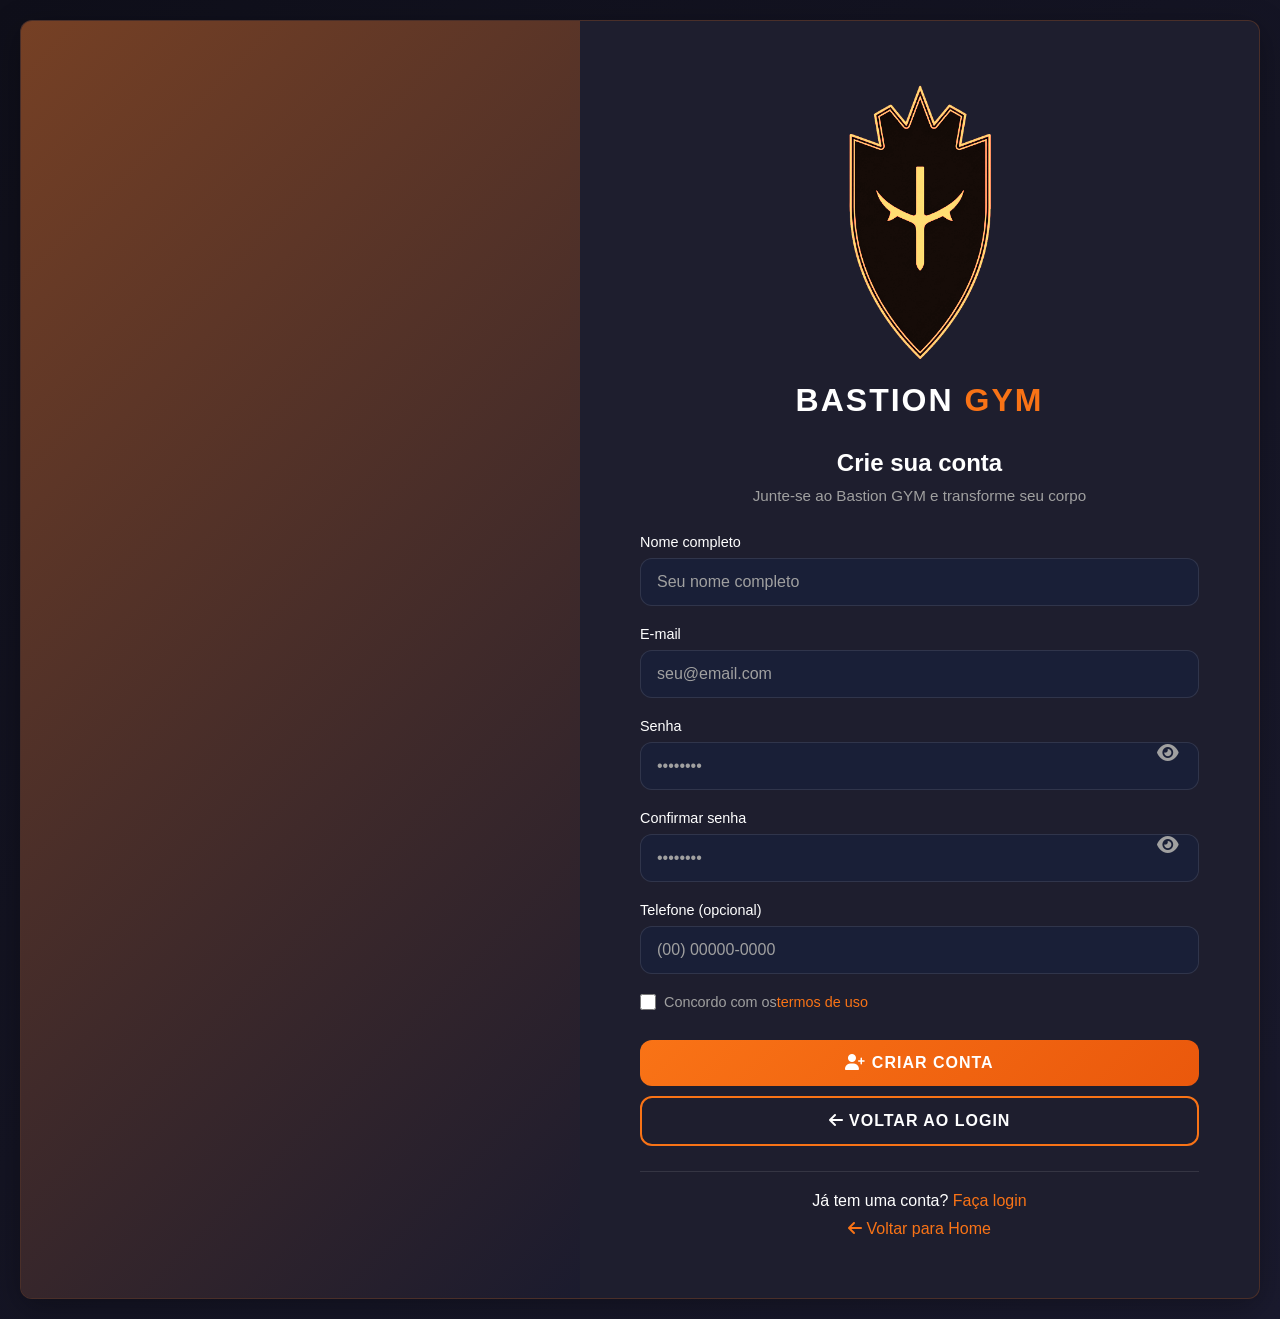
==== Front/pages/Cadastro.html @ 49e655a3 "Front end (Não está pronto) feito com auxilio de IA e contem varios bugs que serão corrigidos para d" ====
<!DOCTYPE html>
<html lang="pt-BR">
<head>
    <meta charset="UTF-8">
    <meta name="viewport" content="width=device-width, initial-scale=1.0">
    <title>Cadastro - Bastion GYM</title>
    <link rel="stylesheet" href="https://cdnjs.cloudflare.com/ajax/libs/font-awesome/6.4.0/css/all.min.css">
    <link rel="stylesheet" href="../src/css/styles.css">
</head>
<body>
    <div class="container">
        <div class="auth-container">
            <div class="auth-image" style="background-image: url('https://images.unsplash.com/photo-1571019614242-c5c5dee9f50b?w=800&q=80');"></div>
            
            <div class="auth-content">
                <div class="auth-card">
                    <div class="logo-container">
                        <img src="../src/img/logo/logo_fundo_transparente.png" alt="Bastion GYM Logo">
                        <h1>Bastion <span>GYM</span></h1>
                    </div>
                    
                    <h2 class="auth-title">Crie sua conta</h2>
                    <p class="auth-subtitle">Junte-se ao Bastion GYM e transforme seu corpo</p>
                    
                    <form id="cadastroForm">
                        <div class="form-group">
                            <label for="nome">Nome completo</label>
                            <input 
                                type="text" 
                                id="nome" 
                                name="nome" 
                                placeholder="Seu nome completo"
                                required
                            >
                            <span class="error-message">Por favor, insira seu nome completo</span>
                        </div>
                        
                        <div class="form-group">
                            <label for="email">E-mail</label>
                            <input 
                                type="email" 
                                id="email" 
                                name="email" 
                                placeholder="seu@email.com"
                                required
                            >
                            <span class="error-message">Por favor, insira um e-mail válido</span>
                        </div>
                        
                        <div class="form-group password-group">
                            <label for="password">Senha</label>
                            <input 
                                type="password" 
                                id="password" 
                                name="password" 
                                placeholder="••••••••"
                                required
                            >
                            <button type="button" class="toggle-password" onclick="togglePassword('password')">
                                <i class="fas fa-eye"></i>
                            </button>
                            <span class="error-message">A senha deve ter pelo menos 6 caracteres</span>
                        </div>
                        
                        <div class="form-group password-group">
                            <label for="confirmPassword">Confirmar senha</label>
                            <input 
                                type="password" 
                                id="confirmPassword" 
                                name="confirmPassword" 
                                placeholder="••••••••"
                                required
                            >
                            <button type="button" class="toggle-password" onclick="togglePassword('confirmPassword')">
                                <i class="fas fa-eye"></i>
                            </button>
                            <span class="error-message">As senhas não coincidem</span>
                        </div>
                        
                        <div class="form-group">
                            <label for="telefone">Telefone (opcional)</label>
                            <input 
                                type="tel" 
                                id="telefone" 
                                name="telefone" 
                                placeholder="(00) 00000-0000"
                            >
                        </div>
                        
                        <div class="remember-forgot">
                            <label>
                                <input type="checkbox" name="terms" required>
                                Concordo com os <a href="#">termos de uso</a>
                            </label>
                        </div>
                        
                        <button type="submit" class="btn-primary">
                            <i class="fas fa-user-plus"></i> Criar conta
                        </button>
                        
                        <button type="button" class="btn-secondary" onclick="window.location.href='Login.html'">
                            <i class="fas fa-arrow-left"></i> Voltar ao login
                        </button>
                    </form>
                    
                    <div class="auth-links">
                        <p>Já tem uma conta? <a href="Login.html">Faça login</a></p>
                        <p style="margin-top: 10px;"><a href="Home.html"><i class="fas fa-arrow-left"></i> Voltar para Home</a></p>
                    </div>
                </div>
            </div>
        </div>
    </div>
    
    <script>
        function togglePassword(inputId) {
            const input = document.getElementById(inputId);
            const button = input.nextElementSibling;
            const icon = button.querySelector('i');
            
            if (input.type === 'password') {
                input.type = 'text';
                icon.classList.remove('fa-eye');
                icon.classList.add('fa-eye-slash');
            } else {
                input.type = 'password';
                icon.classList.remove('fa-eye-slash');
                icon.classList.add('fa-eye');
            }
        }
        
        document.getElementById('cadastroForm').addEventListener('submit', function(e) {
            e.preventDefault();
            
            const nome = document.getElementById('nome');
            const email = document.getElementById('email');
            const password = document.getElementById('password');
            const confirmPassword = document.getElementById('confirmPassword');
            const telefone = document.getElementById('telefone');
            let isValid = true;
            
            // Validação de nome
            if (nome.value.trim().length < 3) {
                nome.classList.add('error');
                isValid = false;
            } else {
                nome.classList.remove('error');
            }
            
            // Validação de e-mail
            const emailRegex = /^[^\s@]+@[^\s@]+\.[^\s@]+$/;
            if (!emailRegex.test(email.value)) {
                email.classList.add('error');
                isValid = false;
            } else {
                email.classList.remove('error');
            }
            
            // Validação de senha
            if (password.value.length < 6) {
                password.classList.add('error');
                isValid = false;
            } else {
                password.classList.remove('error');
            }
            
            // Validação de confirmação de senha
            if (password.value !== confirmPassword.value) {
                confirmPassword.classList.add('error');
                isValid = false;
            } else {
                confirmPassword.classList.remove('error');
            }
            
            // Validação de telefone (se preenchido)
            if (telefone.value.trim() !== '') {
                const phoneRegex = /^\(\d{2}\)\s\d{4,5}-\d{4}$/;
                if (!phoneRegex.test(telefone.value)) {
                    telefone.classList.add('error');
                    isValid = false;
                } else {
                    telefone.classList.remove('error');
                }
            }
            
            if (isValid) {
                // Aqui você adicionaria a lógica de cadastro
                alert('Cadastro realizado com sucesso! (Demo)');
                // window.location.href = 'Login.html';
            }
        });
        
        // Remover erro ao digitar
        document.querySelectorAll('input').forEach(input => {
            input.addEventListener('input', function() {
                this.classList.remove('error');
            });
        });
        
        // Máscara de telefone
        document.getElementById('telefone').addEventListener('input', function(e) {
            let value = e.target.value.replace(/\D/g, '');
            
            if (value.length > 11) {
                value = value.slice(0, 11);
            }
            
            if (value.length > 0) {
                value = '(' + value;
            }
            if (value.length > 3) {
                value = value.slice(0, 3) + ') ' + value.slice(3);
            }
            if (value.length > 10) {
                value = value.slice(0, 10) + '-' + value.slice(10);
            }
            
            e.target.value = value;
        });
    </script>
</body>
</html>
---- Front/src/css/styles.css ----
/* Reset e Estilos Globais */
* {
    margin: 0;
    padding: 0;
    box-sizing: border-box;
}

html, body {
    overflow-x: hidden;
    width: 100%;
}

:root {
    --primary-color: #f97316;
    --primary-dark: #ea580c;
    --secondary-color: #1a1a2e;
    --secondary-light: #16213e;
    --accent-color: #f97316;
    --text-color: #ffffff;
    --text-muted: #a0a0a0;
    --success-color: #28a745;
    --error-color: #dc3545;
    --background-dark: #0f0f1a;
    --background-card: #1e1e2e;
    --border-radius: 12px;
    --transition: all 0.3s ease;
    --shadow: 0 8px 32px rgba(0, 0, 0, 0.3);
}

body {
    font-family: 'Inter', 'Segoe UI', Tahoma, Geneva, Verdana, sans-serif;
    background: linear-gradient(135deg, var(--background-dark) 0%, var(--secondary-color) 100%);
    color: var(--text-color);
    min-height: 100vh;
}

.container {
    width: 100%;
    max-width: 100%;
    min-height: 100vh;
    display: flex;
    align-items: center;
    justify-content: center;
    padding: 20px;
    overflow-x: hidden;
}

.auth-container {
    display: flex;
    width: 100%;
    max-width: 1200px;
    background: var(--background-card);
    border-radius: var(--border-radius);
    overflow: hidden;
    box-shadow: var(--shadow);
    border: 1px solid rgba(249, 115, 22, 0.2);
    max-width: 100%;
}

.auth-image {
    flex: 1;
    background-size: cover;
    background-position: center;
    min-height: 400px;
    position: relative;
}

.auth-image::before {
    content: '';
    position: absolute;
    top: 0;
    left: 0;
    right: 0;
    bottom: 0;
    background: linear-gradient(135deg, rgba(249, 115, 22, 0.4) 0%, rgba(26, 26, 46, 0.8) 100%);
}

.auth-content {
    flex: 1;
    padding: 60px;
    display: flex;
    flex-direction: column;
    justify-content: center;
}

.auth-card {
    background: transparent;
    border-radius: 0;
    padding: 0;
    box-shadow: none;
    border: none;
    backdrop-filter: none;
}

.logo-container {
    text-align: center;
    margin-bottom: 30px;
}

.logo-container img {
    max-width: 150px;
    height: auto;
    margin-bottom: 15px;
    filter: sepia(100%) saturate(300%) hue-rotate(-30deg);
}

.logo-container h1 {
    font-size: 2rem;
    font-weight: 700;
    color: var(--text-color);
    text-transform: uppercase;
    letter-spacing: 2px;
}

.logo-container h1 span {
    color: var(--primary-color);
}

.auth-title {
    text-align: center;
    font-size: 1.5rem;
    margin-bottom: 10px;
    color: var(--text-color);
}

.auth-subtitle {
    text-align: center;
    color: var(--text-muted);
    margin-bottom: 30px;
    font-size: 0.95rem;
}

.form-group {
    margin-bottom: 20px;
}

.form-group label {
    display: block;
    margin-bottom: 8px;
    color: var(--text-color);
    font-weight: 500;
    font-size: 0.9rem;
}

.form-group input {
    width: 100%;
    padding: 14px 16px;
    background: rgba(22, 33, 62, 0.6);
    border: 1px solid rgba(255, 255, 255, 0.1);
    border-radius: var(--border-radius);
    color: var(--text-color);
    font-size: 1rem;
    transition: var(--transition);
}

.form-group input:focus {
    outline: none;
    border-color: var(--primary-color);
    background: rgba(22, 33, 62, 0.8);
    box-shadow: 0 0 0 3px rgba(249, 115, 22, 0.1);
}

.form-group input::placeholder {
    color: var(--text-muted);
}

.form-group input.error {
    border-color: var(--error-color);
}

.error-message {
    color: var(--error-color);
    font-size: 0.85rem;
    margin-top: 5px;
    display: none;
}

.form-group input.error + .error-message {
    display: block;
}

.btn-primary {
    width: 100%;
    padding: 14px;
    background: linear-gradient(135deg, var(--primary-color) 0%, var(--primary-dark) 100%);
    color: var(--text-color);
    border: none;
    border-radius: var(--border-radius);
    font-size: 1rem;
    font-weight: 600;
    cursor: pointer;
    transition: var(--transition);
    text-transform: uppercase;
    letter-spacing: 1px;
    margin-top: 10px;
    position: relative;
    overflow: hidden;
}

.btn-primary::before {
    content: '';
    position: absolute;
    top: 0;
    left: -100%;
    width: 100%;
    height: 100%;
    background: linear-gradient(90deg, transparent, rgba(255, 255, 255, 0.2), transparent);
    transition: var(--transition);
}

.btn-primary:hover::before {
    left: 100%;
}

.btn-primary:hover {
    transform: translateY(-2px);
    box-shadow: 0 6px 20px rgba(249, 115, 22, 0.4);
}

.btn-primary:active {
    transform: translateY(0);
}

.btn-secondary {
    width: 100%;
    padding: 14px;
    background: transparent;
    color: var(--text-color);
    border: 2px solid var(--primary-color);
    border-radius: var(--border-radius);
    font-size: 1rem;
    font-weight: 600;
    cursor: pointer;
    transition: var(--transition);
    text-transform: uppercase;
    letter-spacing: 1px;
    margin-top: 10px;
}

.btn-secondary:hover {
    background: var(--primary-color);
    transform: translateY(-2px);
}

.auth-links {
    text-align: center;
    margin-top: 25px;
    padding-top: 20px;
    border-top: 1px solid rgba(255, 255, 255, 0.1);
}

.auth-links a {
    color: var(--primary-color);
    text-decoration: none;
    font-weight: 500;
    transition: var(--transition);
}

.auth-links a:hover {
    color: var(--primary-dark);
    text-decoration: underline;
}

.remember-forgot {
    display: flex;
    justify-content: space-between;
    align-items: center;
    margin-bottom: 20px;
    font-size: 0.9rem;
}

.remember-forgot label {
    display: flex;
    align-items: center;
    color: var(--text-muted);
    cursor: pointer;
}

.remember-forgot input[type="checkbox"] {
    margin-right: 8px;
    accent-color: var(--primary-color);
    cursor: pointer;
    width: 16px;
    height: 16px;
}

.remember-forgot a {
    color: var(--primary-color);
    text-decoration: none;
    transition: var(--transition);
}

.remember-forgot a:hover {
    color: var(--accent-color);
}

.password-group {
    position: relative;
}

.password-group input {
    padding-right: 50px;
}

.toggle-password {
    position: absolute;
    right: 15px;
    top: 50%;
    transform: translateY(-50%);
    background: none;
    border: none;
    color: var(--text-muted);
    cursor: pointer;
    font-size: 1.2rem;
    transition: var(--transition);
    padding: 5px;
}

.toggle-password:hover {
    color: var(--primary-color);
    transform: translateY(-50%) scale(1.1);
}

.divider {
    display: flex;
    align-items: center;
    margin: 25px 0;
    color: var(--text-muted);
}

.divider::before,
.divider::after {
    content: '';
    flex: 1;
    height: 1px;
    background: linear-gradient(90deg, transparent, rgba(249, 115, 22, 0.3), transparent);
}

.divider span {
    padding: 0 15px;
    font-size: 0.9rem;
}

.social-login {
    display: flex;
    gap: 15px;
    margin-bottom: 20px;
}

.social-btn {
    flex: 1;
    padding: 12px;
    background: var(--secondary-light);
    border: 1px solid rgba(255, 255, 255, 0.1);
    border-radius: var(--border-radius);
    color: var(--text-color);
    cursor: pointer;
    transition: var(--transition);
    display: flex;
    align-items: center;
    justify-content: center;
    gap: 10px;
}

.social-btn:hover {
    background: var(--background-dark);
    border-color: var(--primary-color);
}

.social-btn i {
    font-size: 1.2rem;
}

.success-message {
    background: rgba(40, 167, 69, 0.2);
    border: 1px solid var(--success-color);
    color: var(--success-color);
    padding: 12px;
    border-radius: var(--border-radius);
    margin-bottom: 20px;
    text-align: center;
    font-size: 0.9rem;
}

/* Home Styles */
.home-container {
    width: 100%;
    min-height: 100vh;
    display: flex;
    flex-direction: column;
    overflow-x: hidden;
}

.home-header {
    display: flex;
    justify-content: space-between;
    align-items: center;
    padding: 20px 40px;
    background: rgba(30, 30, 46, 0.95);
    backdrop-filter: blur(10px);
    border-bottom: 2px solid rgba(249, 115, 22, 0.3);
    position: sticky;
    top: 0;
    z-index: 100;
    box-shadow: 0 4px 20px rgba(0, 0, 0, 0.3);
}

.home-nav {
    display: flex;
    gap: 30px;
    align-items: center;
}

.home-nav a {
    color: var(--text-color);
    text-decoration: none;
    font-weight: 500;
    transition: var(--transition);
    display: flex;
    align-items: center;
    gap: 8px;
    padding: 8px 16px;
    border-radius: var(--border-radius);
    background: transparent;
    border: 1px solid transparent;
}

.home-nav a:hover {
    color: var(--primary-color);
    background: rgba(249, 115, 22, 0.1);
    border-color: rgba(249, 115, 22, 0.3);
}

.home-nav a i {
    font-size: 1.1rem;
}

.hamburger-menu {
    display: none;
    flex-direction: column;
    gap: 5px;
    cursor: pointer;
    padding: 10px;
    background: transparent;
    border: none;
    z-index: 1002;
}

.hamburger-menu span {
    width: 25px;
    height: 3px;
    background: var(--text-color);
    border-radius: 3px;
    transition: var(--transition);
}

.hamburger-menu.active span:nth-child(1) {
    transform: rotate(45deg) translate(5px, 5px);
}

.hamburger-menu.active span:nth-child(2) {
    opacity: 0;
}

.hamburger-menu.active span:nth-child(3) {
    transform: rotate(-45deg) translate(7px, -6px);
}

@media (max-width: 768px) {
    .hamburger-menu {
        display: flex;
    }
    
    .home-nav {
        position: absolute;
        top: 100%;
        left: 0;
        right: 0;
        background: var(--background-card);
        flex-direction: column;
        padding: 20px;
        gap: 10px;
        border-top: 2px solid rgba(249, 115, 22, 0.3);
        max-height: 0;
        overflow: hidden;
        opacity: 0;
        visibility: hidden;
        transition: all 0.3s ease;
        z-index: 1001;
        box-shadow: 0 10px 30px rgba(0, 0, 0, 0.5);
    }
    
    .home-nav.active {
        max-height: 500px;
        opacity: 1;
        visibility: visible;
        padding-top: 20px;
        padding-bottom: 20px;
    }
    
    .home-nav a {
        width: 100%;
        justify-content: center;
        padding: 15px;
        text-align: center;
    }
    
    .home-header {
        position: relative;
        z-index: 1002;
    }
}

.home-logo {
    max-width: 50px;
    height: auto;
    filter: sepia(100%) saturate(300%) hue-rotate(-30deg);
}

.home-title {
    font-size: 1.5rem;
    font-weight: 700;
    color: var(--text-color);
    text-transform: uppercase;
    letter-spacing: 2px;
    margin: 0;
}

.home-title span {
    color: var(--primary-color);
}

.hero-section {
    flex: 1;
    display: flex;
    align-items: center;
    justify-content: center;
    padding: 80px 40px;
    position: relative;
    overflow: hidden;
}

.hero-background {
    position: absolute;
    top: 0;
    left: 0;
    right: 0;
    bottom: 0;
    background: linear-gradient(135deg, var(--background-dark) 0%, var(--secondary-color) 100%);
    z-index: -2;
}

.hero-pattern {
    position: absolute;
    top: 0;
    left: 0;
    right: 0;
    bottom: 0;
    background-image: 
        radial-gradient(circle at 20% 50%, rgba(249, 115, 22, 0.1) 0%, transparent 50%),
        radial-gradient(circle at 80% 50%, rgba(249, 115, 22, 0.05) 0%, transparent 50%);
    z-index: -1;
}

.hero-content-wrapper {
    max-width: 1400px;
    width: 100%;
    display: flex;
    align-items: center;
    gap: 60px;
}

.hero-text {
    flex: 1;
    animation: fadeInLeft 1s ease-out;
}

.hero-text h1 {
    font-size: 3.5rem;
    font-weight: 800;
    color: var(--text-color);
    margin-bottom: 20px;
    line-height: 1.2;
}

.hero-text h1 span {
    color: var(--primary-color);
    background: linear-gradient(135deg, var(--primary-color) 0%, var(--primary-dark) 100%);
    -webkit-background-clip: text;
    -webkit-text-fill-color: transparent;
    background-clip: text;
}

.hero-text p {
    font-size: 1.3rem;
    color: var(--text-muted);
    margin-bottom: 40px;
    line-height: 1.8;
    max-width: 600px;
}

.hero-stats {
    display: flex;
    gap: 40px;
    margin-bottom: 40px;
}

.stat-item {
    text-align: center;
}

.stat-number {
    font-size: 2.5rem;
    font-weight: 700;
    color: var(--primary-color);
    display: block;
}

.stat-label {
    font-size: 0.9rem;
    color: var(--text-muted);
    text-transform: uppercase;
    letter-spacing: 1px;
}

.hero-image {
    flex: 1;
    position: relative;
    animation: fadeInRight 1s ease-out;
}

.hero-image-container {
    position: relative;
    border-radius: 20px;
    overflow: hidden;
    box-shadow: 0 20px 60px rgba(0, 0, 0, 0.5);
    border: 2px solid rgba(249, 115, 22, 0.3);
}

.hero-image-container::before {
    content: '';
    position: absolute;
    top: 0;
    left: 0;
    right: 0;
    bottom: 0;
    background: linear-gradient(135deg, rgba(249, 115, 22, 0.2) 0%, transparent 50%);
    z-index: 1;
}

.hero-image-placeholder {
    width: 100%;
    height: 500px;
    background: var(--secondary-light);
    display: flex;
    align-items: center;
    justify-content: center;
    border: 3px dashed rgba(249, 115, 22, 0.3);
    position: relative;
    z-index: 2;
}

.hero-image-placeholder i {
    font-size: 5rem;
    color: var(--primary-color);
    margin-bottom: 20px;
}

.hero-image-placeholder p {
    color: var(--text-muted);
    font-size: 1.1rem;
    text-align: center;
}

.action-buttons {
    display: flex;
    gap: 20px;
    flex-wrap: wrap;
}

.action-btn {
    display: flex;
    align-items: center;
    gap: 12px;
    padding: 18px 36px;
    background: var(--secondary-light);
    border: 2px solid var(--primary-color);
    border-radius: var(--border-radius);
    color: var(--text-color);
    font-size: 1.1rem;
    font-weight: 600;
    cursor: pointer;
    transition: var(--transition);
    text-decoration: none;
    min-width: 200px;
    justify-content: center;
}

.action-btn:hover {
    background: var(--primary-color);
    transform: translateY(-3px);
    box-shadow: 0 6px 20px rgba(249, 115, 22, 0.4);
}

.action-btn i {
    font-size: 1.3rem;
}

@keyframes fadeInLeft {
    from {
        opacity: 0;
        transform: translateX(-50px);
    }
    to {
        opacity: 1;
        transform: translateX(0);
    }
}

@keyframes fadeInRight {
    from {
        opacity: 0;
        transform: translateX(50px);
    }
    to {
        opacity: 1;
        transform: translateX(0);
    }
}

/* Footer */
.home-footer {
    background: var(--background-card);
    border-top: 1px solid rgba(249, 115, 22, 0.2);
    padding: 30px 40px;
    text-align: center;
    margin-top: auto;
}

.home-footer p {
    color: var(--text-muted);
    font-size: 0.9rem;
}

.home-footer .footer-logo {
    max-width: 40px;
    height: auto;
    margin-bottom: 15px;
    filter: sepia(100%) saturate(300%) hue-rotate(-30deg);
}

/* Floating AI Button */
.ai-float-btn {
    position: fixed;
    bottom: 30px;
    right: 30px;
    width: 60px;
    height: 60px;
    background: linear-gradient(135deg, var(--primary-color) 0%, var(--primary-dark) 100%);
    border-radius: 50%;
    display: flex;
    align-items: center;
    justify-content: center;
    color: var(--text-color);
    font-size: 1.5rem;
    cursor: pointer;
    box-shadow: 0 4px 20px rgba(249, 115, 22, 0.5);
    transition: var(--transition);
    z-index: 1000;
    border: none;
}

.ai-float-btn:hover {
    transform: scale(1.1);
    box-shadow: 0 6px 30px rgba(249, 115, 22, 0.7);
}

.ai-float-btn::before {
    content: '';
    position: absolute;
    width: 100%;
    height: 100%;
    border-radius: 50%;
    background: var(--primary-color);
    animation: pulse-ring 2s infinite;
    z-index: -1;
}

@keyframes pulse-ring {
    0% {
        transform: scale(1);
        opacity: 0.8;
    }
    100% {
        transform: scale(1.5);
        opacity: 0;
    }
}

/* AI Chat Sidebar */
.ai-sidebar {
    position: fixed;
    top: 0;
    right: -400px;
    width: 400px;
    height: 100vh;
    background: var(--background-card);
    border-left: 2px solid rgba(249, 115, 22, 0.3);
    box-shadow: -10px 0 30px rgba(0, 0, 0, 0.5);
    transition: var(--transition);
    z-index: 2000;
    display: flex;
    flex-direction: column;
}

.ai-sidebar.active {
    right: 0;
}

.ai-sidebar-header {
    padding: 20px;
    background: linear-gradient(135deg, var(--secondary-light) 0%, var(--background-card) 100%);
    border-bottom: 1px solid rgba(249, 115, 22, 0.2);
    display: flex;
    align-items: center;
    justify-content: space-between;
}

.ai-sidebar-header h3 {
    color: var(--text-color);
    font-size: 1.2rem;
    display: flex;
    align-items: center;
    gap: 10px;
}

.ai-sidebar-header h3 i {
    color: var(--primary-color);
}

.ai-close-btn {
    background: transparent;
    border: none;
    color: var(--text-color);
    font-size: 1.5rem;
    cursor: pointer;
    transition: var(--transition);
    padding: 5px;
}

.ai-close-btn:hover {
    color: var(--primary-color);
    transform: rotate(90deg);
}

.ai-sidebar-content {
    flex: 1;
    padding: 20px;
    overflow-y: auto;
    display: flex;
    flex-direction: column;
    gap: 15px;
}

.ai-sidebar-message {
    display: flex;
    gap: 12px;
    max-width: 85%;
}

.ai-sidebar-message.user {
    margin-left: auto;
    flex-direction: row-reverse;
}

.ai-sidebar-message-avatar {
    width: 35px;
    height: 35px;
    border-radius: 50%;
    display: flex;
    align-items: center;
    justify-content: center;
    flex-shrink: 0;
}

.ai-sidebar-message.ai .ai-sidebar-message-avatar {
    background: linear-gradient(135deg, var(--primary-color) 0%, var(--primary-dark) 100%);
}

.ai-sidebar-message.user .ai-sidebar-message-avatar {
    background: var(--secondary-light);
    border: 1px solid rgba(249, 115, 22, 0.3);
}

.ai-sidebar-message-content {
    background: var(--secondary-light);
    padding: 12px 16px;
    border-radius: var(--border-radius);
    border: 1px solid rgba(255, 255, 255, 0.1);
}

.ai-sidebar-message.ai .ai-sidebar-message-content {
    background: rgba(249, 115, 22, 0.1);
    border-color: rgba(249, 115, 22, 0.2);
}

.ai-sidebar-message-content p {
    color: var(--text-color);
    margin: 0;
    line-height: 1.4;
    font-size: 0.95rem;
}

.ai-sidebar-input-area {
    padding: 20px;
    background: var(--secondary-light);
    border-top: 1px solid rgba(249, 115, 22, 0.2);
    display: flex;
    gap: 10px;
}

.ai-sidebar-input {
    flex: 1;
    padding: 12px 16px;
    background: var(--background-card);
    border: 1px solid rgba(255, 255, 255, 0.1);
    border-radius: var(--border-radius);
    color: var(--text-color);
    font-size: 0.95rem;
    outline: none;
}

.ai-sidebar-input:focus {
    border-color: var(--primary-color);
}

.ai-sidebar-send-btn {
    padding: 12px 20px;
    background: linear-gradient(135deg, var(--primary-color) 0%, var(--primary-dark) 100%);
    border: none;
    border-radius: var(--border-radius);
    color: var(--text-color);
    cursor: pointer;
    transition: var(--transition);
}

.ai-sidebar-send-btn:hover {
    transform: translateY(-2px);
    box-shadow: 0 4px 15px rgba(249, 115, 22, 0.4);
}

.ai-sidebar-overlay {
    position: fixed;
    top: 0;
    left: 0;
    right: 0;
    bottom: 0;
    background: rgba(0, 0, 0, 0.5);
    z-index: 1999;
    opacity: 0;
    visibility: hidden;
    transition: var(--transition);
}

.ai-sidebar-overlay.active {
    opacity: 1;
    visibility: visible;
}

@media (max-width: 768px) {
    .ai-sidebar {
        width: 100%;
        right: -100%;
    }
}

/* Features Section */
.features-section {
    padding: 80px 40px;
    background: var(--background-card);
    border-top: 1px solid rgba(249, 115, 22, 0.1);
}

.feature-card {
    background: var(--secondary-light);
    border: 1px solid rgba(249, 115, 22, 0.2);
    border-radius: var(--border-radius);
    padding: 30px;
    transition: var(--transition);
    position: relative;
    overflow: hidden;
}

.feature-card::before {
    content: '';
    position: absolute;
    top: 0;
    left: 0;
    right: 0;
    height: 3px;
    background: linear-gradient(90deg, var(--primary-color) 0%, var(--primary-dark) 100%);
    transform: scaleX(0);
    transition: var(--transition);
}

.feature-card:hover::before {
    transform: scaleX(1);
}

.feature-card:hover {
    transform: translateY(-5px);
    border-color: var(--primary-color);
    box-shadow: 0 10px 30px rgba(249, 115, 22, 0.2);
}

.feature-icon {
    width: 60px;
    height: 60px;
    background: linear-gradient(135deg, var(--primary-color) 0%, var(--primary-dark) 100%);
    border-radius: 12px;
    display: flex;
    align-items: center;
    justify-content: center;
    margin-bottom: 20px;
}

.feature-icon i {
    font-size: 1.5rem;
    color: var(--text-color);
}

.feature-card h3 {
    font-size: 1.3rem;
    color: var(--text-color);
    margin-bottom: 15px;
}

.feature-card p {
    color: var(--text-muted);
    line-height: 1.6;
    font-size: 0.95rem;
}

.features-section-title {
    text-align: center;
    font-size: 2.5rem;
    color: var(--text-color);
    margin-bottom: 50px;
}

.features-section-title span {
    color: var(--primary-color);
}

.features-carousel {
    position: relative;
    overflow: hidden;
    padding: 20px 0;
}

.features-carousel-track {
    display: flex;
    gap: 20px;
    transition: transform 0.5s ease;
    cursor: grab;
}

.features-carousel-track:active {
    cursor: grabbing;
}

.features-carousel-slide {
    min-width: 280px;
    max-width: 280px;
    flex-shrink: 0;
}

.carousel-nav {
    display: flex;
    justify-content: center;
    gap: 15px;
    margin-top: 30px;
}

.carousel-nav-btn {
    width: 50px;
    height: 50px;
    border-radius: 50%;
    background: var(--secondary-light);
    border: 2px solid rgba(249, 115, 22, 0.3);
    color: var(--text-color);
    cursor: pointer;
    transition: var(--transition);
    display: flex;
    align-items: center;
    justify-content: center;
}

.carousel-nav-btn:hover {
    background: var(--primary-color);
    border-color: var(--primary-color);
    transform: scale(1.1);
}

.carousel-nav-btn:disabled {
    opacity: 0.5;
    cursor: not-allowed;
}

@media (max-width: 768px) {
    .features-carousel-slide {
        min-width: 100%;
        max-width: 100%;
    }
    
    .features-section {
        padding: 40px 20px;
    }
    
    .features-section-title {
        font-size: 1.8rem;
    }
}

/* Responsividade */
@media (max-width: 768px) {
    .auth-container {
        flex-direction: column;
    }
    
    .auth-image {
        display: none;
    }
    
    .auth-content {
        padding: 40px 30px;
    }
    
    .home-header {
        flex-direction: column;
        gap: 15px;
        padding: 15px 20px;
    }
    
    .home-nav {
        width: 100%;
        justify-content: center;
    }
    
    .hero-section {
        padding: 40px 20px;
    }
    
    .hero-content-wrapper {
        flex-direction: column;
        gap: 40px;
    }
    
    .hero-text {
        text-align: center;
    }
    
    .hero-text h1 {
        font-size: 2.5rem;
    }
    
    .hero-text p {
        font-size: 1.1rem;
        margin-left: auto;
        margin-right: auto;
    }
    
    .hero-stats {
        justify-content: center;
        gap: 20px;
    }
    
    .stat-number {
        font-size: 2rem;
    }
    
    .hero-image-container {
        width: 100%;
    }
    
    .hero-image-placeholder {
        height: 300px;
    }
    
    .hero-image-placeholder i {
        font-size: 3rem;
    }
    
    .action-buttons {
        flex-direction: column;
        width: 100%;
    }
    
    .action-btn {
        width: 100%;
    }
    
    .home-title {
        font-size: 1.2rem;
    }
}

@media (max-width: 480px) {
    .auth-content {
        padding: 30px 20px;
    }
    
    .logo-container h1 {
        font-size: 1.5rem;
    }
    
    .hero-section {
        padding: 30px 15px;
    }
    
    .hero-text h1 {
        font-size: 2rem;
    }
    
    .hero-text p {
        font-size: 1rem;
    }
    
    .hero-stats {
        flex-direction: column;
        gap: 15px;
    }
    
    .hero-image-placeholder {
        height: 250px;
    }
    
    .home-nav {
        flex-direction: column;
        gap: 15px;
    }
    
    .home-footer {
        padding: 20px;
    }
    
    .features-section {
        padding: 40px 20px;
    }
    
    .features-section-title {
        font-size: 2rem;
    }
    
    .features-grid {
        grid-template-columns: 1fr;
        gap: 20px;
    }
}

/* Animações */
@keyframes fadeIn {
    from {
        opacity: 0;
        transform: translateY(-20px);
    }
    to {
        opacity: 1;
        transform: translateY(0);
    }
}

.auth-container,
.hero-section {
    animation: fadeIn 0.5s ease-out;
}
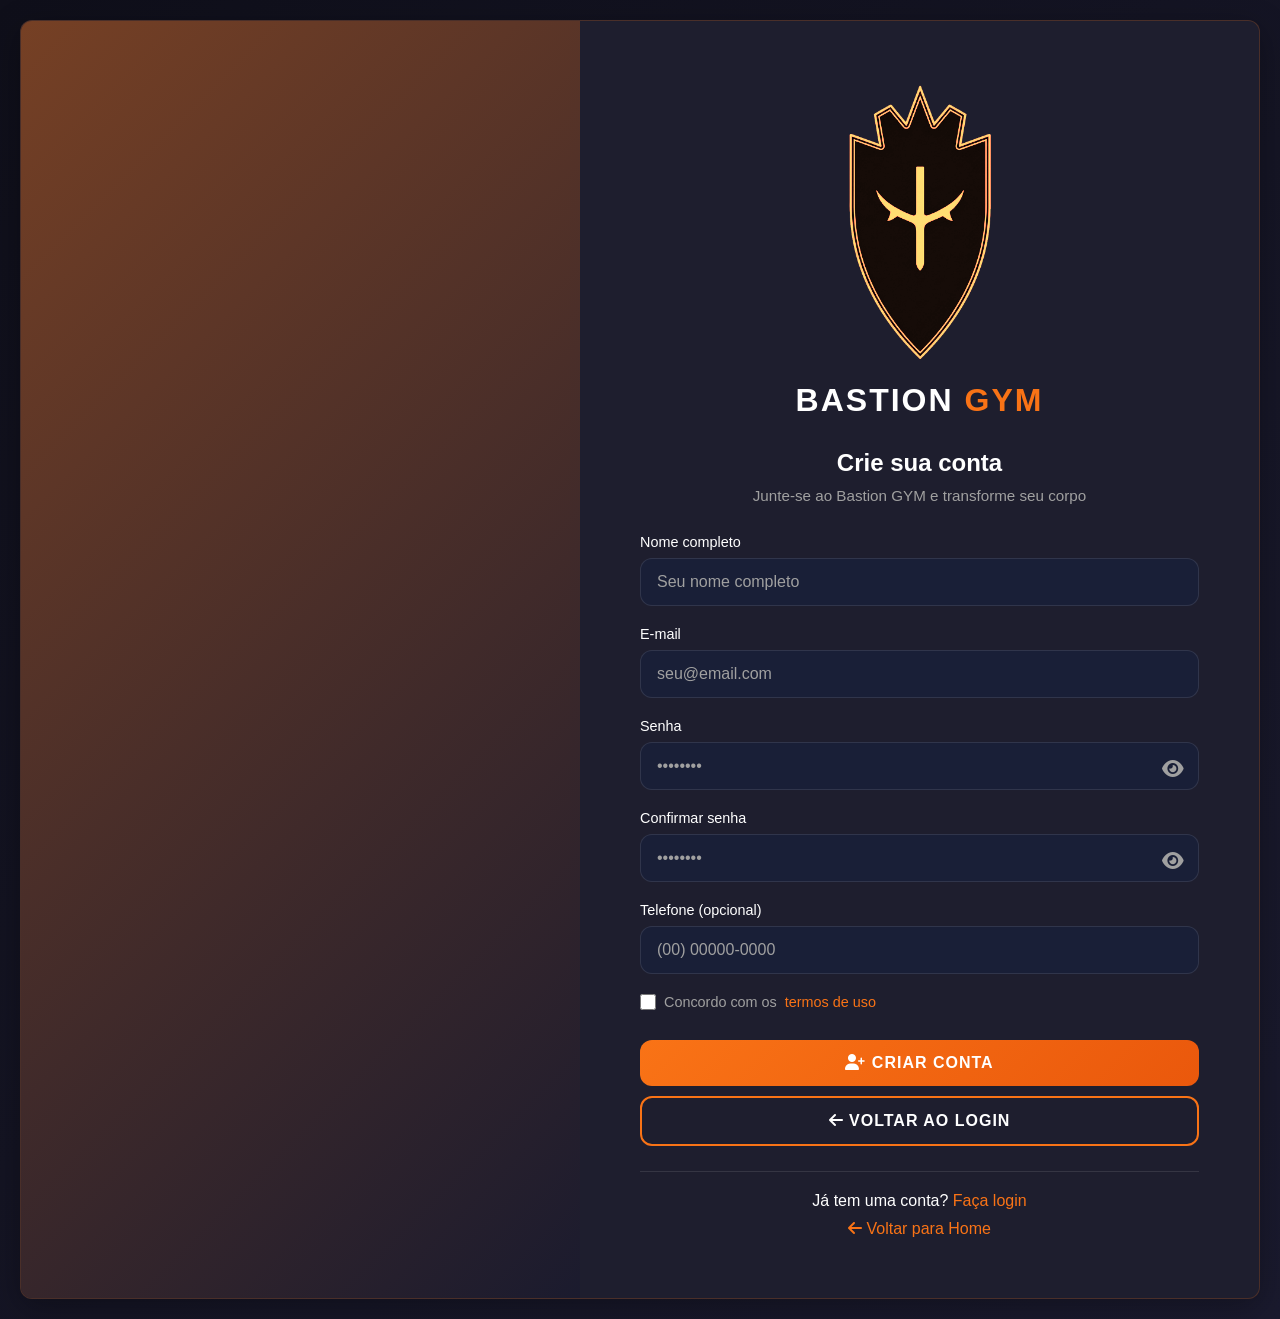
==== commit ddd9ca89: "Mais uma melhoria, deixei menos coisas na tela, o frontend ainda nao esta pronto." ====
--- a/Front/pages/Cadastro.html
+++ b/Front/pages/Cadastro.html
@@ -56,7 +56,7 @@
                                 placeholder="••••••••"
                                 required
                             >
-                            <button type="button" class="toggle-password" onclick="togglePassword('password')">
+                            <button type="button" class="toggle-password" onclick="togglePassword('password')" aria-label="Mostrar senha">
                                 <i class="fas fa-eye"></i>
                             </button>
                             <span class="error-message">A senha deve ter pelo menos 6 caracteres</span>
@@ -71,7 +71,7 @@
                                 placeholder="••••••••"
                                 required
                             >
-                            <button type="button" class="toggle-password" onclick="togglePassword('confirmPassword')">
+                            <button type="button" class="toggle-password" onclick="togglePassword('confirmPassword')" aria-label="Mostrar senha">
                                 <i class="fas fa-eye"></i>
                             </button>
                             <span class="error-message">As senhas não coincidem</span>
@@ -90,7 +90,7 @@
                         <div class="remember-forgot">
                             <label>
                                 <input type="checkbox" name="terms" required>
-                                Concordo com os <a href="#">termos de uso</a>
+                                Concordo com os <a href="termos-de-uso.html" target="_blank"> termos de uso</a>
                             </label>
                         </div>
                         
@@ -139,7 +139,6 @@
             const telefone = document.getElementById('telefone');
             let isValid = true;
             
-            // Validação de nome
             if (nome.value.trim().length < 3) {
                 nome.classList.add('error');
                 isValid = false;
@@ -147,7 +146,6 @@
                 nome.classList.remove('error');
             }
             
-            // Validação de e-mail
             const emailRegex = /^[^\s@]+@[^\s@]+\.[^\s@]+$/;
             if (!emailRegex.test(email.value)) {
                 email.classList.add('error');
@@ -156,7 +154,6 @@
                 email.classList.remove('error');
             }
             
-            // Validação de senha
             if (password.value.length < 6) {
                 password.classList.add('error');
                 isValid = false;
@@ -164,7 +161,6 @@
                 password.classList.remove('error');
             }
             
-            // Validação de confirmação de senha
             if (password.value !== confirmPassword.value) {
                 confirmPassword.classList.add('error');
                 isValid = false;
@@ -172,7 +168,6 @@
                 confirmPassword.classList.remove('error');
             }
             
-            // Validação de telefone (se preenchido)
             if (telefone.value.trim() !== '') {
                 const phoneRegex = /^\(\d{2}\)\s\d{4,5}-\d{4}$/;
                 if (!phoneRegex.test(telefone.value)) {
@@ -184,21 +179,18 @@
             }
             
             if (isValid) {
-                // Aqui você adicionaria a lógica de cadastro
                 alert('Cadastro realizado com sucesso! (Demo)');
-                // window.location.href = 'Login.html';
             }
         });
         
-        // Remover erro ao digitar
         document.querySelectorAll('input').forEach(input => {
             input.addEventListener('input', function() {
                 this.classList.remove('error');
             });
         });
         
-        // Máscara de telefone
-        document.getElementById('telefone').addEventListener('input', function(e) {
+        const telefoneInput = document.getElementById('telefone');
+        telefoneInput.addEventListener('input', function(e) {
             let value = e.target.value.replace(/\D/g, '');
             
             if (value.length > 11) {
@@ -207,12 +199,12 @@
             
             if (value.length > 0) {
                 value = '(' + value;
-            }
-            if (value.length > 3) {
-                value = value.slice(0, 3) + ') ' + value.slice(3);
-            }
-            if (value.length > 10) {
-                value = value.slice(0, 10) + '-' + value.slice(10);
+                if (value.length > 3) {
+                    value = value.slice(0, 3) + ') ' + value.slice(3);
+                }
+                if (value.length > 10) {
+                    value = value.slice(0, 10) + '-' + value.slice(10);
+                }
             }
             
             e.target.value = value;
--- a/Front/src/css/styles.css
+++ b/Front/src/css/styles.css
@@ -151,6 +151,8 @@
     color: var(--text-color);
     font-size: 1rem;
     transition: var(--transition);
+    min-height: 48px;
+    box-sizing: border-box;
 }
 
 .form-group input:focus {
@@ -274,14 +276,16 @@
     align-items: center;
     color: var(--text-muted);
     cursor: pointer;
+    gap: 8px;
+    flex-wrap: wrap;
 }
 
 .remember-forgot input[type="checkbox"] {
-    margin-right: 8px;
     accent-color: var(--primary-color);
     cursor: pointer;
     width: 16px;
     height: 16px;
+    flex-shrink: 0;
 }
 
 .remember-forgot a {
@@ -300,25 +304,30 @@
 
 .password-group input {
     padding-right: 50px;
+    position: relative;
 }
 
 .toggle-password {
     position: absolute;
     right: 15px;
-    top: 50%;
-    transform: translateY(-50%);
+    top: 28px;
     background: none;
     border: none;
     color: var(--text-muted);
     cursor: pointer;
     font-size: 1.2rem;
-    transition: var(--transition);
-    padding: 5px;
+    transition: none;
+    padding: 0;
+    z-index: 10;
+    display: flex;
+    align-items: center;
+    justify-content: center;
+    line-height: 1;
+    height: 48px;
 }
 
 .toggle-password:hover {
     color: var(--primary-color);
-    transform: translateY(-50%) scale(1.1);
 }
 
 .divider {
@@ -405,109 +414,110 @@
     box-shadow: 0 4px 20px rgba(0, 0, 0, 0.3);
 }
 
-.home-nav {
-    display: flex;
-    gap: 30px;
-    align-items: center;
-}
-
-.home-nav a {
-    color: var(--text-color);
+/* Bottom Navigation Bar - Desktop e Mobile */
+.bottom-nav {
+    display: flex;
+    position: fixed;
+    bottom: 0;
+    left: 0;
+    right: 0;
+    background: linear-gradient(135deg, var(--background-card) 0%, var(--secondary-light) 100%);
+    border-top: 2px solid rgba(249, 115, 22, 0.3);
+    padding: 12px 0;
+    z-index: 9999;
+    box-shadow: 0 -4px 20px rgba(0, 0, 0, 0.3);
+    backdrop-filter: blur(10px);
+}
+
+.bottom-nav a {
+    flex: 1;
+    display: flex;
+    flex-direction: column;
+    align-items: center;
+    justify-content: center;
+    color: var(--text-muted);
     text-decoration: none;
-    font-weight: 500;
-    transition: var(--transition);
-    display: flex;
-    align-items: center;
-    gap: 8px;
-    padding: 8px 16px;
-    border-radius: var(--border-radius);
-    background: transparent;
-    border: 1px solid transparent;
-}
-
-.home-nav a:hover {
-    color: var(--primary-color);
-    background: rgba(249, 115, 22, 0.1);
-    border-color: rgba(249, 115, 22, 0.3);
-}
-
-.home-nav a i {
-    font-size: 1.1rem;
-}
-
-.hamburger-menu {
-    display: none;
-    flex-direction: column;
-    gap: 5px;
-    cursor: pointer;
-    padding: 10px;
-    background: transparent;
-    border: none;
-    z-index: 1002;
-}
-
-.hamburger-menu span {
-    width: 25px;
+    padding: 8px 4px;
+    transition: var(--transition);
+    font-size: 0.7rem;
+    gap: 4px;
+    position: relative;
+}
+
+.bottom-nav a i {
+    font-size: 1.2rem;
+    margin-bottom: 2px;
+    transition: var(--transition);
+}
+
+.bottom-nav a:hover {
+    color: var(--primary-color);
+    transform: translateY(-2px);
+}
+
+.bottom-nav a:hover i {
+    transform: scale(1.1);
+}
+
+.bottom-nav a.active {
+    color: var(--primary-color);
+}
+
+.bottom-nav a.active::after {
+    content: '';
+    position: absolute;
+    top: 0;
+    left: 50%;
+    transform: translateX(-50%);
+    width: 35px;
     height: 3px;
-    background: var(--text-color);
-    border-radius: 3px;
-    transition: var(--transition);
-}
-
-.hamburger-menu.active span:nth-child(1) {
-    transform: rotate(45deg) translate(5px, 5px);
-}
-
-.hamburger-menu.active span:nth-child(2) {
-    opacity: 0;
-}
-
-.hamburger-menu.active span:nth-child(3) {
-    transform: rotate(-45deg) translate(7px, -6px);
+    background: linear-gradient(90deg, var(--primary-color) 0%, var(--primary-dark) 100%);
+    border-radius: 0 0 3px 3px;
+}
+
+.bottom-nav a.active i {
+    color: var(--primary-color);
+    text-shadow: 0 0 10px rgba(249, 115, 22, 0.5);
+}
+
+.bottom-nav a.logout {
+    color: var(--error-color);
+}
+
+.bottom-nav a.logout:hover {
+    color: #ff6b6b;
+}
+
+.bottom-nav a.logout i {
+    color: var(--error-color);
+}
+
+.bottom-nav a.logout:hover i {
+    color: #ff6b6b;
+}
+
+.bottom-nav a.logout.active::after {
+    background: linear-gradient(90deg, var(--error-color) 0%, #ff6b6b 100%);
+}
+
+/* Ajustar botão flutuante de IA para não ficar escondido */
+.ai-float-btn {
+    bottom: 90px;
 }
 
 @media (max-width: 768px) {
-    .hamburger-menu {
-        display: flex;
-    }
-    
-    .home-nav {
-        position: absolute;
-        top: 100%;
-        left: 0;
-        right: 0;
-        background: var(--background-card);
-        flex-direction: column;
-        padding: 20px;
-        gap: 10px;
-        border-top: 2px solid rgba(249, 115, 22, 0.3);
-        max-height: 0;
-        overflow: hidden;
-        opacity: 0;
-        visibility: hidden;
-        transition: all 0.3s ease;
-        z-index: 1001;
-        box-shadow: 0 10px 30px rgba(0, 0, 0, 0.5);
-    }
-    
-    .home-nav.active {
-        max-height: 500px;
-        opacity: 1;
-        visibility: visible;
-        padding-top: 20px;
-        padding-bottom: 20px;
-    }
-    
-    .home-nav a {
-        width: 100%;
-        justify-content: center;
-        padding: 15px;
-        text-align: center;
-    }
-    
     .home-header {
         position: relative;
         z-index: 1002;
+        padding: 15px 20px;
+    }
+    
+    .home-title {
+        font-size: 1.2rem;
+    }
+    
+    .home-logo {
+        max-width: 40px;
     }
 }
 
@@ -732,7 +742,7 @@
 .home-footer {
     background: var(--background-card);
     border-top: 1px solid rgba(249, 115, 22, 0.2);
-    padding: 30px 40px;
+    padding: 30px 40px 100px 40px;
     text-align: center;
     margin-top: auto;
 }
@@ -766,7 +776,7 @@
     cursor: pointer;
     box-shadow: 0 4px 20px rgba(249, 115, 22, 0.5);
     transition: var(--transition);
-    z-index: 1000;
+    z-index: 10000;
     border: none;
 }
 
@@ -808,7 +818,7 @@
     border-left: 2px solid rgba(249, 115, 22, 0.3);
     box-shadow: -10px 0 30px rgba(0, 0, 0, 0.5);
     transition: var(--transition);
-    z-index: 2000;
+    z-index: 10002;
     display: flex;
     flex-direction: column;
 }
@@ -956,7 +966,7 @@
     right: 0;
     bottom: 0;
     background: rgba(0, 0, 0, 0.5);
-    z-index: 1999;
+    z-index: 10001;
     opacity: 0;
     visibility: hidden;
     transition: var(--transition);
@@ -974,154 +984,6 @@
     }
 }
 
-/* Features Section */
-.features-section {
-    padding: 80px 40px;
-    background: var(--background-card);
-    border-top: 1px solid rgba(249, 115, 22, 0.1);
-}
-
-.feature-card {
-    background: var(--secondary-light);
-    border: 1px solid rgba(249, 115, 22, 0.2);
-    border-radius: var(--border-radius);
-    padding: 30px;
-    transition: var(--transition);
-    position: relative;
-    overflow: hidden;
-}
-
-.feature-card::before {
-    content: '';
-    position: absolute;
-    top: 0;
-    left: 0;
-    right: 0;
-    height: 3px;
-    background: linear-gradient(90deg, var(--primary-color) 0%, var(--primary-dark) 100%);
-    transform: scaleX(0);
-    transition: var(--transition);
-}
-
-.feature-card:hover::before {
-    transform: scaleX(1);
-}
-
-.feature-card:hover {
-    transform: translateY(-5px);
-    border-color: var(--primary-color);
-    box-shadow: 0 10px 30px rgba(249, 115, 22, 0.2);
-}
-
-.feature-icon {
-    width: 60px;
-    height: 60px;
-    background: linear-gradient(135deg, var(--primary-color) 0%, var(--primary-dark) 100%);
-    border-radius: 12px;
-    display: flex;
-    align-items: center;
-    justify-content: center;
-    margin-bottom: 20px;
-}
-
-.feature-icon i {
-    font-size: 1.5rem;
-    color: var(--text-color);
-}
-
-.feature-card h3 {
-    font-size: 1.3rem;
-    color: var(--text-color);
-    margin-bottom: 15px;
-}
-
-.feature-card p {
-    color: var(--text-muted);
-    line-height: 1.6;
-    font-size: 0.95rem;
-}
-
-.features-section-title {
-    text-align: center;
-    font-size: 2.5rem;
-    color: var(--text-color);
-    margin-bottom: 50px;
-}
-
-.features-section-title span {
-    color: var(--primary-color);
-}
-
-.features-carousel {
-    position: relative;
-    overflow: hidden;
-    padding: 20px 0;
-}
-
-.features-carousel-track {
-    display: flex;
-    gap: 20px;
-    transition: transform 0.5s ease;
-    cursor: grab;
-}
-
-.features-carousel-track:active {
-    cursor: grabbing;
-}
-
-.features-carousel-slide {
-    min-width: 280px;
-    max-width: 280px;
-    flex-shrink: 0;
-}
-
-.carousel-nav {
-    display: flex;
-    justify-content: center;
-    gap: 15px;
-    margin-top: 30px;
-}
-
-.carousel-nav-btn {
-    width: 50px;
-    height: 50px;
-    border-radius: 50%;
-    background: var(--secondary-light);
-    border: 2px solid rgba(249, 115, 22, 0.3);
-    color: var(--text-color);
-    cursor: pointer;
-    transition: var(--transition);
-    display: flex;
-    align-items: center;
-    justify-content: center;
-}
-
-.carousel-nav-btn:hover {
-    background: var(--primary-color);
-    border-color: var(--primary-color);
-    transform: scale(1.1);
-}
-
-.carousel-nav-btn:disabled {
-    opacity: 0.5;
-    cursor: not-allowed;
-}
-
-@media (max-width: 768px) {
-    .features-carousel-slide {
-        min-width: 100%;
-        max-width: 100%;
-    }
-    
-    .features-section {
-        padding: 40px 20px;
-    }
-    
-    .features-section-title {
-        font-size: 1.8rem;
-    }
-}
-
 /* Responsividade */
 @media (max-width: 768px) {
     .auth-container {
@@ -1142,11 +1004,6 @@
         padding: 15px 20px;
     }
     
-    .home-nav {
-        width: 100%;
-        justify-content: center;
-    }
-    
     .hero-section {
         padding: 40px 20px;
     }
@@ -1242,19 +1099,6 @@
     
     .home-footer {
         padding: 20px;
-    }
-    
-    .features-section {
-        padding: 40px 20px;
-    }
-    
-    .features-section-title {
-        font-size: 2rem;
-    }
-    
-    .features-grid {
-        grid-template-columns: 1fr;
-        gap: 20px;
     }
 }
 
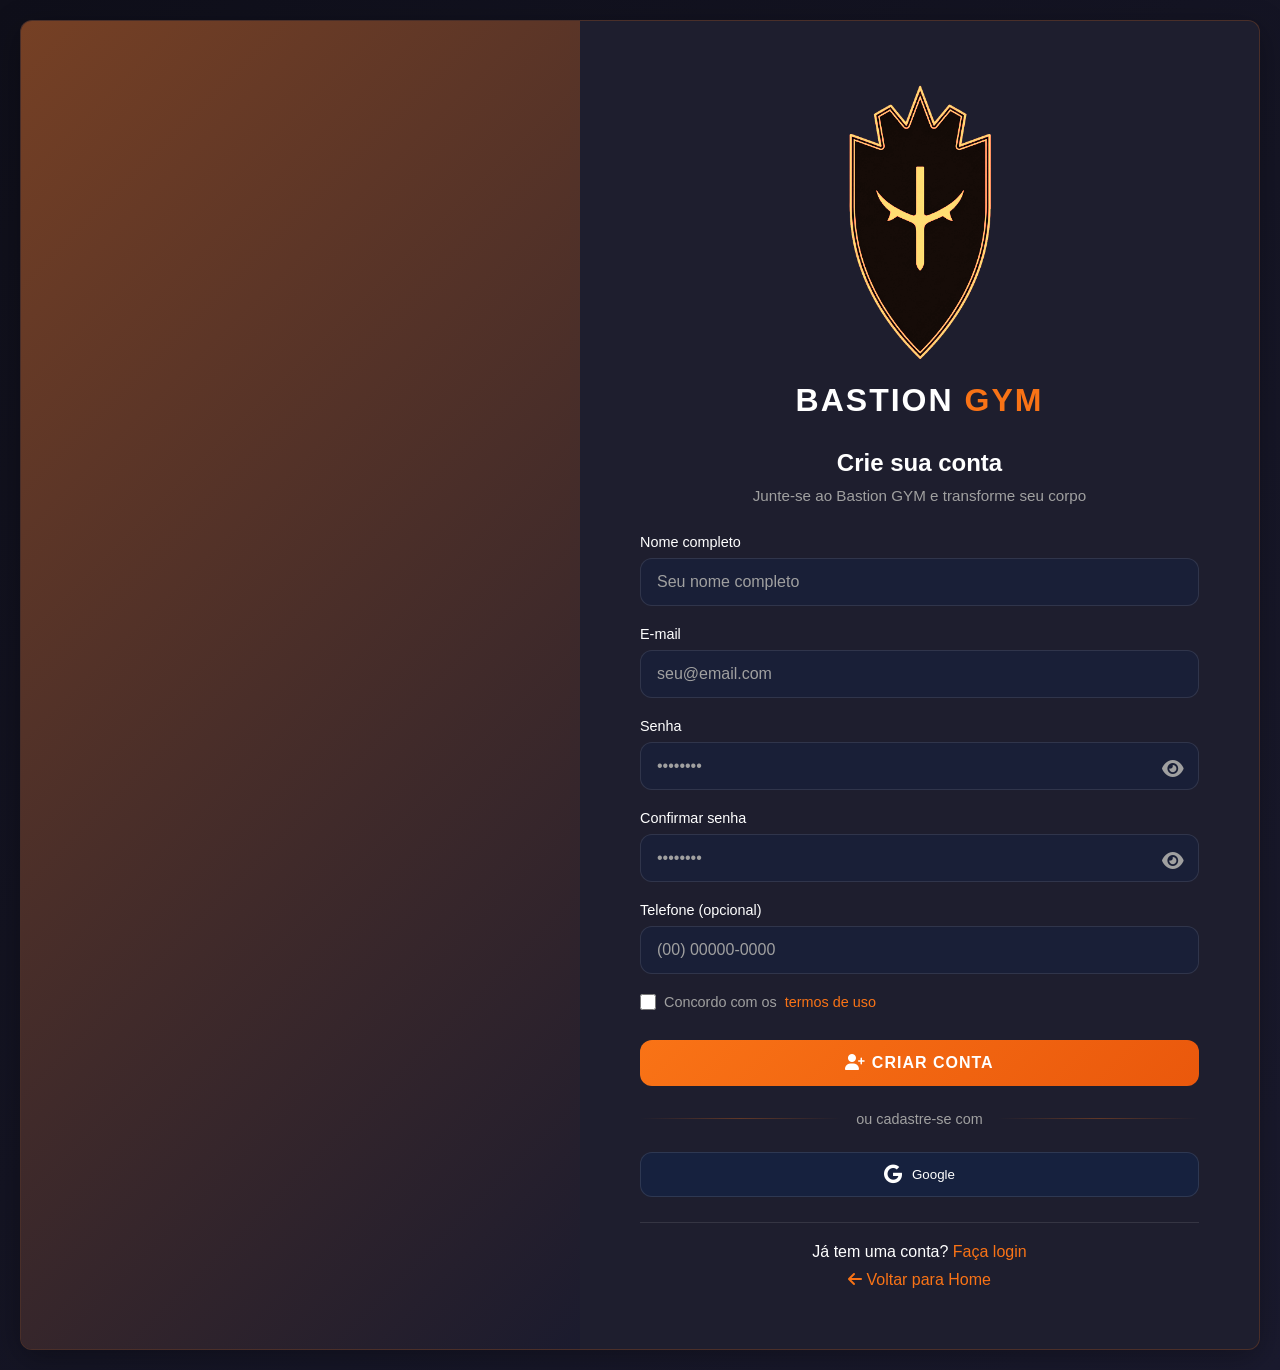
==== commit 481bef93: "Melhoria, simplificação + remoção do header, + refatoração do código do FRONTEND para menos bugs dur" ====
--- a/Front/pages/Cadastro.html
+++ b/Front/pages/Cadastro.html
@@ -6,6 +6,8 @@
     <title>Cadastro - Bastion GYM</title>
     <link rel="stylesheet" href="https://cdnjs.cloudflare.com/ajax/libs/font-awesome/6.4.0/css/all.min.css">
     <link rel="stylesheet" href="../src/css/styles.css">
+    <script src="../src/js/common.js"></script>
+    <script src="../src/js/auth.js"></script>
 </head>
 <body>
     <div class="container">
@@ -97,11 +99,18 @@
                         <button type="submit" class="btn-primary">
                             <i class="fas fa-user-plus"></i> Criar conta
                         </button>
-                        
-                        <button type="button" class="btn-secondary" onclick="window.location.href='Login.html'">
-                            <i class="fas fa-arrow-left"></i> Voltar ao login
+                    </form>
+                    
+                    <div class="divider">
+                        <span>ou cadastre-se com</span>
+                    </div>
+                    
+                    <div class="social-login">
+                        <button class="social-btn">
+                            <i class="fab fa-google"></i>
+                            Google
                         </button>
-                    </form>
+                    </div>
                     
                     <div class="auth-links">
                         <p>Já tem uma conta? <a href="Login.html">Faça login</a></p>
@@ -111,104 +120,5 @@
             </div>
         </div>
     </div>
-    
-    <script>
-        function togglePassword(inputId) {
-            const input = document.getElementById(inputId);
-            const button = input.nextElementSibling;
-            const icon = button.querySelector('i');
-            
-            if (input.type === 'password') {
-                input.type = 'text';
-                icon.classList.remove('fa-eye');
-                icon.classList.add('fa-eye-slash');
-            } else {
-                input.type = 'password';
-                icon.classList.remove('fa-eye-slash');
-                icon.classList.add('fa-eye');
-            }
-        }
-        
-        document.getElementById('cadastroForm').addEventListener('submit', function(e) {
-            e.preventDefault();
-            
-            const nome = document.getElementById('nome');
-            const email = document.getElementById('email');
-            const password = document.getElementById('password');
-            const confirmPassword = document.getElementById('confirmPassword');
-            const telefone = document.getElementById('telefone');
-            let isValid = true;
-            
-            if (nome.value.trim().length < 3) {
-                nome.classList.add('error');
-                isValid = false;
-            } else {
-                nome.classList.remove('error');
-            }
-            
-            const emailRegex = /^[^\s@]+@[^\s@]+\.[^\s@]+$/;
-            if (!emailRegex.test(email.value)) {
-                email.classList.add('error');
-                isValid = false;
-            } else {
-                email.classList.remove('error');
-            }
-            
-            if (password.value.length < 6) {
-                password.classList.add('error');
-                isValid = false;
-            } else {
-                password.classList.remove('error');
-            }
-            
-            if (password.value !== confirmPassword.value) {
-                confirmPassword.classList.add('error');
-                isValid = false;
-            } else {
-                confirmPassword.classList.remove('error');
-            }
-            
-            if (telefone.value.trim() !== '') {
-                const phoneRegex = /^\(\d{2}\)\s\d{4,5}-\d{4}$/;
-                if (!phoneRegex.test(telefone.value)) {
-                    telefone.classList.add('error');
-                    isValid = false;
-                } else {
-                    telefone.classList.remove('error');
-                }
-            }
-            
-            if (isValid) {
-                alert('Cadastro realizado com sucesso! (Demo)');
-            }
-        });
-        
-        document.querySelectorAll('input').forEach(input => {
-            input.addEventListener('input', function() {
-                this.classList.remove('error');
-            });
-        });
-        
-        const telefoneInput = document.getElementById('telefone');
-        telefoneInput.addEventListener('input', function(e) {
-            let value = e.target.value.replace(/\D/g, '');
-            
-            if (value.length > 11) {
-                value = value.slice(0, 11);
-            }
-            
-            if (value.length > 0) {
-                value = '(' + value;
-                if (value.length > 3) {
-                    value = value.slice(0, 3) + ') ' + value.slice(3);
-                }
-                if (value.length > 10) {
-                    value = value.slice(0, 10) + '-' + value.slice(10);
-                }
-            }
-            
-            e.target.value = value;
-        });
-    </script>
 </body>
 </html>
--- a/Front/src/css/styles.css
+++ b/Front/src/css/styles.css
@@ -404,7 +404,7 @@
     display: flex;
     justify-content: space-between;
     align-items: center;
-    padding: 20px 40px;
+    padding: 15px 40px;
     background: rgba(30, 30, 46, 0.95);
     backdrop-filter: blur(10px);
     border-bottom: 2px solid rgba(249, 115, 22, 0.3);
@@ -500,35 +500,32 @@
     background: linear-gradient(90deg, var(--error-color) 0%, #ff6b6b 100%);
 }
 
-/* Ajustar botão flutuante de IA para não ficar escondido */
-.ai-float-btn {
-    bottom: 90px;
-}
+
 
 @media (max-width: 768px) {
     .home-header {
         position: relative;
         z-index: 1002;
-        padding: 15px 20px;
+        padding: 12px 20px;
     }
     
     .home-title {
-        font-size: 1.2rem;
+        font-size: 1.1rem;
     }
     
     .home-logo {
-        max-width: 40px;
+        max-width: 35px;
     }
 }
 
 .home-logo {
-    max-width: 50px;
+    max-width: 45px;
     height: auto;
     filter: sepia(100%) saturate(300%) hue-rotate(-30deg);
 }
 
 .home-title {
-    font-size: 1.5rem;
+    font-size: 1.3rem;
     font-weight: 700;
     color: var(--text-color);
     text-transform: uppercase;
@@ -543,9 +540,8 @@
 .hero-section {
     flex: 1;
     display: flex;
-    align-items: center;
-    justify-content: center;
-    padding: 80px 40px;
+    flex-direction: column;
+    padding: 0;
     position: relative;
     overflow: hidden;
 }
@@ -556,19 +552,17 @@
     left: 0;
     right: 0;
     bottom: 0;
-    background: linear-gradient(135deg, var(--background-dark) 0%, var(--secondary-color) 100%);
+    background: url('https://images.unsplash.com/photo-1534438327276-14e5300c3a48?w=1920&q=80') center/cover no-repeat;
     z-index: -2;
 }
 
-.hero-pattern {
+.hero-overlay {
     position: absolute;
     top: 0;
     left: 0;
     right: 0;
     bottom: 0;
-    background-image: 
-        radial-gradient(circle at 20% 50%, rgba(249, 115, 22, 0.1) 0%, transparent 50%),
-        radial-gradient(circle at 80% 50%, rgba(249, 115, 22, 0.05) 0%, transparent 50%);
+    background: linear-gradient(135deg, rgba(15, 15, 26, 0.85) 0%, rgba(26, 26, 46, 0.75) 100%);
     z-index: -1;
 }
 
@@ -576,21 +570,25 @@
     max-width: 1400px;
     width: 100%;
     display: flex;
-    align-items: center;
-    gap: 60px;
+    flex-direction: column;
+    gap: 30px;
+    padding: 80px 40px;
+    position: relative;
+    z-index: 1;
 }
 
 .hero-text {
-    flex: 1;
-    animation: fadeInLeft 1s ease-out;
+    text-align: center;
+    color: var(--text-color);
 }
 
 .hero-text h1 {
     font-size: 3.5rem;
     font-weight: 800;
-    color: var(--text-color);
+    color: #ffffff;
     margin-bottom: 20px;
     line-height: 1.2;
+    text-shadow: 2px 2px 8px rgba(0, 0, 0, 0.7);
 }
 
 .hero-text h1 span {
@@ -599,14 +597,16 @@
     -webkit-background-clip: text;
     -webkit-text-fill-color: transparent;
     background-clip: text;
+    text-shadow: none;
 }
 
 .hero-text p {
     font-size: 1.3rem;
-    color: var(--text-muted);
+    color: #e0e0e0;
     margin-bottom: 40px;
     line-height: 1.8;
     max-width: 600px;
+    text-shadow: 1px 1px 4px rgba(0, 0, 0, 0.6);
 }
 
 .hero-stats {
@@ -633,118 +633,21 @@
     letter-spacing: 1px;
 }
 
-.hero-image {
-    flex: 1;
-    position: relative;
-    animation: fadeInRight 1s ease-out;
-}
-
-.hero-image-container {
-    position: relative;
-    border-radius: 20px;
-    overflow: hidden;
-    box-shadow: 0 20px 60px rgba(0, 0, 0, 0.5);
-    border: 2px solid rgba(249, 115, 22, 0.3);
-}
-
-.hero-image-container::before {
-    content: '';
-    position: absolute;
-    top: 0;
-    left: 0;
-    right: 0;
-    bottom: 0;
-    background: linear-gradient(135deg, rgba(249, 115, 22, 0.2) 0%, transparent 50%);
-    z-index: 1;
-}
-
-.hero-image-placeholder {
-    width: 100%;
-    height: 500px;
-    background: var(--secondary-light);
-    display: flex;
-    align-items: center;
-    justify-content: center;
-    border: 3px dashed rgba(249, 115, 22, 0.3);
-    position: relative;
-    z-index: 2;
-}
-
-.hero-image-placeholder i {
-    font-size: 5rem;
-    color: var(--primary-color);
-    margin-bottom: 20px;
-}
-
-.hero-image-placeholder p {
-    color: var(--text-muted);
-    font-size: 1.1rem;
-    text-align: center;
-}
-
-.action-buttons {
-    display: flex;
-    gap: 20px;
-    flex-wrap: wrap;
-}
-
-.action-btn {
-    display: flex;
-    align-items: center;
-    gap: 12px;
-    padding: 18px 36px;
-    background: var(--secondary-light);
-    border: 2px solid var(--primary-color);
-    border-radius: var(--border-radius);
-    color: var(--text-color);
-    font-size: 1.1rem;
-    font-weight: 600;
-    cursor: pointer;
-    transition: var(--transition);
-    text-decoration: none;
-    min-width: 200px;
-    justify-content: center;
-}
-
-.action-btn:hover {
-    background: var(--primary-color);
-    transform: translateY(-3px);
-    box-shadow: 0 6px 20px rgba(249, 115, 22, 0.4);
-}
-
-.action-btn i {
-    font-size: 1.3rem;
-}
-
-@keyframes fadeInLeft {
-    from {
-        opacity: 0;
-        transform: translateX(-50px);
-    }
-    to {
-        opacity: 1;
-        transform: translateX(0);
-    }
-}
-
-@keyframes fadeInRight {
-    from {
-        opacity: 0;
-        transform: translateX(50px);
-    }
-    to {
-        opacity: 1;
-        transform: translateX(0);
-    }
-}
+
+
+
 
 /* Footer */
 .home-footer {
     background: var(--background-card);
     border-top: 1px solid rgba(249, 115, 22, 0.2);
-    padding: 30px 40px 100px 40px;
+    padding: 30px 40px;
     text-align: center;
     margin-top: auto;
+}
+
+.footer-with-nav {
+    padding-bottom: 100px;
 }
 
 .home-footer p {
@@ -762,7 +665,7 @@
 /* Floating AI Button */
 .ai-float-btn {
     position: fixed;
-    bottom: 30px;
+    bottom: 90px;
     right: 30px;
     width: 60px;
     height: 60px;
@@ -1001,7 +904,7 @@
     .home-header {
         flex-direction: column;
         gap: 15px;
-        padding: 15px 20px;
+        padding: 12px 20px;
     }
     
     .hero-section {
@@ -1036,29 +939,8 @@
         font-size: 2rem;
     }
     
-    .hero-image-container {
-        width: 100%;
-    }
-    
-    .hero-image-placeholder {
-        height: 300px;
-    }
-    
-    .hero-image-placeholder i {
-        font-size: 3rem;
-    }
-    
-    .action-buttons {
-        flex-direction: column;
-        width: 100%;
-    }
-    
-    .action-btn {
-        width: 100%;
-    }
-    
     .home-title {
-        font-size: 1.2rem;
+        font-size: 1.1rem;
     }
 }
 
@@ -1072,7 +954,11 @@
     }
     
     .hero-section {
-        padding: 30px 15px;
+        padding: 0;
+    }
+    
+    .hero-content-wrapper {
+        padding: 40px 20px;
     }
     
     .hero-text h1 {
@@ -1084,15 +970,6 @@
     }
     
     .hero-stats {
-        flex-direction: column;
-        gap: 15px;
-    }
-    
-    .hero-image-placeholder {
-        height: 250px;
-    }
-    
-    .home-nav {
         flex-direction: column;
         gap: 15px;
     }
